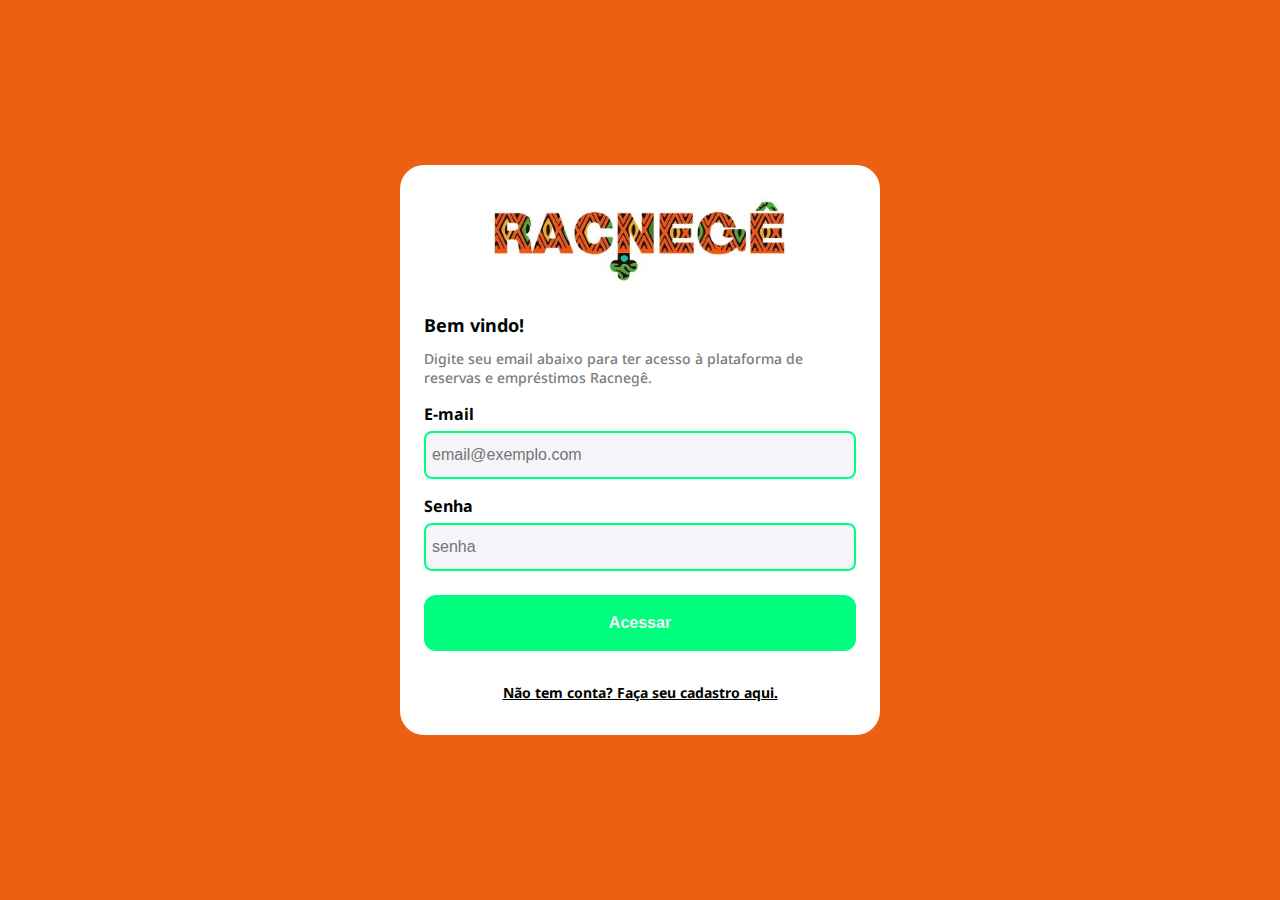
==== index.html @ e7ee8f2b "feat: implemented UI for login" ====
<!DOCTYPE html>
<html lang="pt-br">
  <head>
    <meta charset="UTF-8" />
    <title>Login - Racnegê</title>
    <link rel="stylesheet" href="style.css" />
  </head>
  <body>
    <div class="auth-container">
      <div class="auth-content">
        <div class="auth-content-container">
          <img class="logo" src="src/images/logo-racnege.jpg" />
          <h3 class="full-width text-left mt-larger">Bem vindo!</h3>
          <p class="mt-small">
            Digite seu email abaixo para ter acesso à plataforma de reservas e
            empréstimos Racnegê.
          </p>
          <label class="mt" for="input-email">E-mail</label>
          <input
            class="mt-smaller"
            id="input-email"
            name="input-email"
            placeholder="email@exemplo.com"
          />
          <label class="mt" for="input-senha">Senha</label>
          <input
            class="mt-smaller"
            id="input-senha"
            name="input-senha"
            placeholder="senha"
          />
          <button class="full-width mt-large">Acessar</button>
          <a class="mt-larger">Não tem conta? Faça seu cadastro aqui.</a>
        </div>
      </div>
    </div>
  </body>
</html>
---- style.css ----
@import url("https://fonts.googleapis.com/css2?family=Montserrat:ital,wght@0,100..900;1,100..900&family=Noto+Sans:ital,wght@0,100..900;1,100..900&display=swap");

body {
  margin: 0px;
  padding: 0px;
  font-family: "Noto Sans", sans-serif;
  color: #010400;
}

h1 {
  font-size: 40px;
  font-weight: bolder;
  margin: 0px;
  padding: 0px;
}

h2 {
  font-size: 24px;
  font-weight: bold;
  margin: 0px;
  padding: 0px;
}

h3 {
  font-size: 18px;
  font-weight: bold;
  margin: 0px;
  padding: 0px;
}

h4 {
  font-size: 16px;
  color: #7c7c7c;
  font-weight: 700;
  margin: 0px;
  padding: 0px;
}

p {
  font-size: 14px;
  color: #7c7c7c;
  font-weight: 500;
  margin: 0px;
  padding: 0px;
}

label {
  width: 100%;
  font-weight: 700;
}

a {
  font-size: 14px;
  font-weight: 700;
  text-decoration: underline;
}

button {
  background-color: #00ff7f;
  width: 432px;
  height: 56px;
  border-radius: 12px;
  color: #f4f4f9;
  font-size: 16px;
  font-weight: bold;
  border-style: solid;
  border-color: #00ff7f;
  border-width: 2px;
  cursor: pointer;
}

input {
  background-color: #f4f4f9;
  width: 100%;
  height: 48px;
  border-color: #00ff7f;
  border-width: 2px;
  border-style: solid;
  border-radius: 8px;
  color: #010400;
  font-size: 16px;
  padding: 6px;
  box-sizing: border-box;
}

.full-width {
  width: 100%;
}

.text-center {
  text-align: center;
}

.text-left {
  text-align: left;
}

.mt {
  margin-top: 16px;
}

.mt-larger {
  margin-top: 32px;
}

.mt-large {
  margin-top: 24px;
}

.mt-small {
  margin-top: 12px;
}

.mt-smaller {
  margin-top: 6px;
}

.logo {
  width: 292px;
  height: auto;
}

.auth-container {
  width: 100vw;
  height: 100vh;
  display: flex;
  align-items: center;
  justify-content: center;
  background-color: #eb6114;
}

.auth-content {
  display: flex;
  align-items: center;
  justify-content: center;
  width: 480px;
  height: auto;
  min-height: 570px;
  border-radius: 24px;
  background-color: #ffffff;
}

.auth-content-container {
  display: flex;
  flex-direction: column;
  align-items: center;
  justify-content: center;
  width: 100%;
  height: 100%;
  padding: 24px;
}
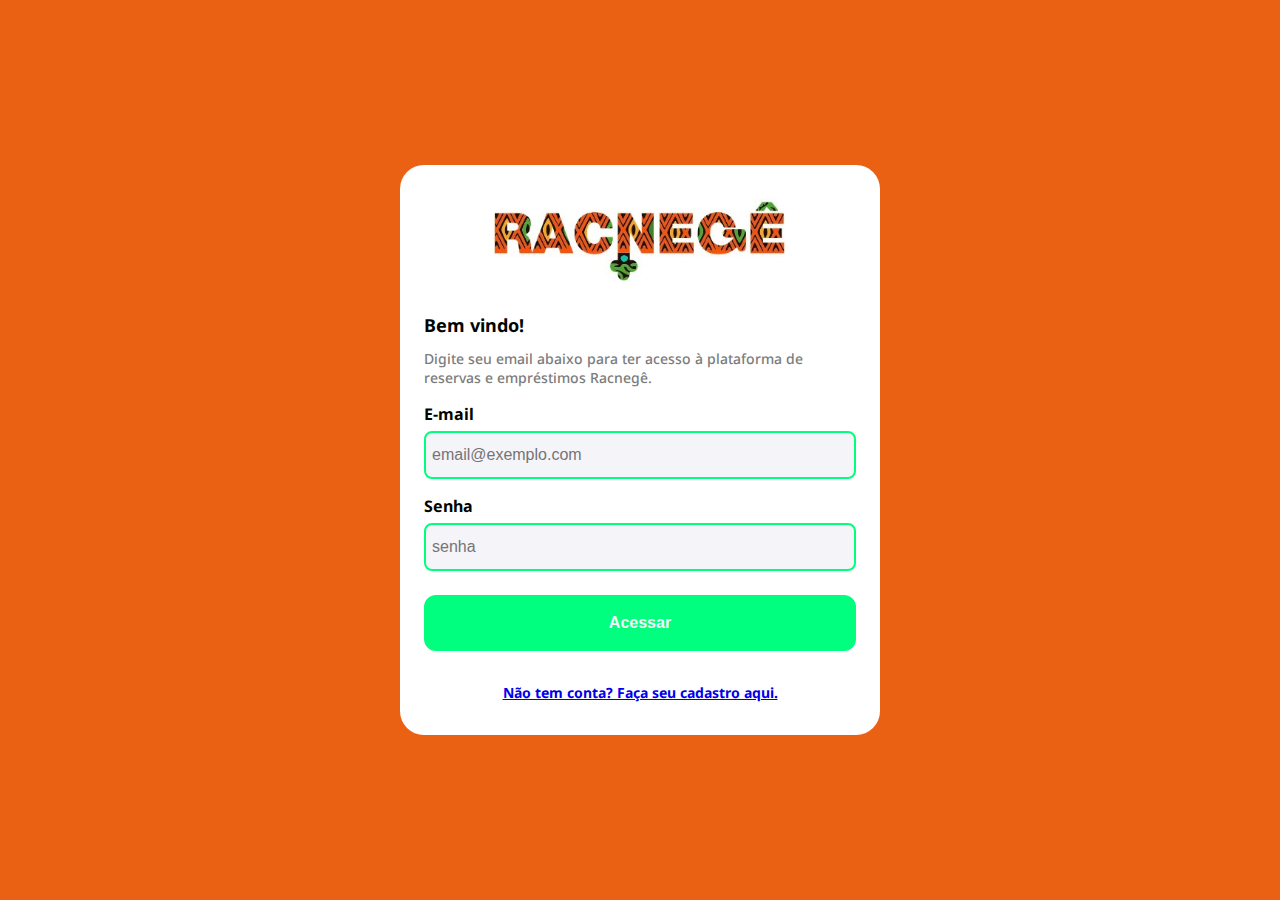
==== commit 7f32ebb6: "feat:implemented UI for register" ====
--- a/index.html
+++ b/index.html
@@ -30,7 +30,9 @@
             placeholder="senha"
           />
           <button class="full-width mt-large">Acessar</button>
-          <a class="mt-larger">Não tem conta? Faça seu cadastro aqui.</a>
+          <a href="src/pages/index.html" class="mt-larger"
+            >Não tem conta? Faça seu cadastro aqui.</a
+          >
         </div>
       </div>
     </div>
--- a/style.css
+++ b/style.css
@@ -129,6 +129,15 @@
   background-color: #eb6114;
 }
 
+.auth-container-register {
+  width: 100vw;
+  height: 130vh;
+  display: flex;
+  align-items: center;
+  justify-content: center;
+  background-color: #eb6114;
+}
+
 .auth-content {
   display: flex;
   align-items: center;
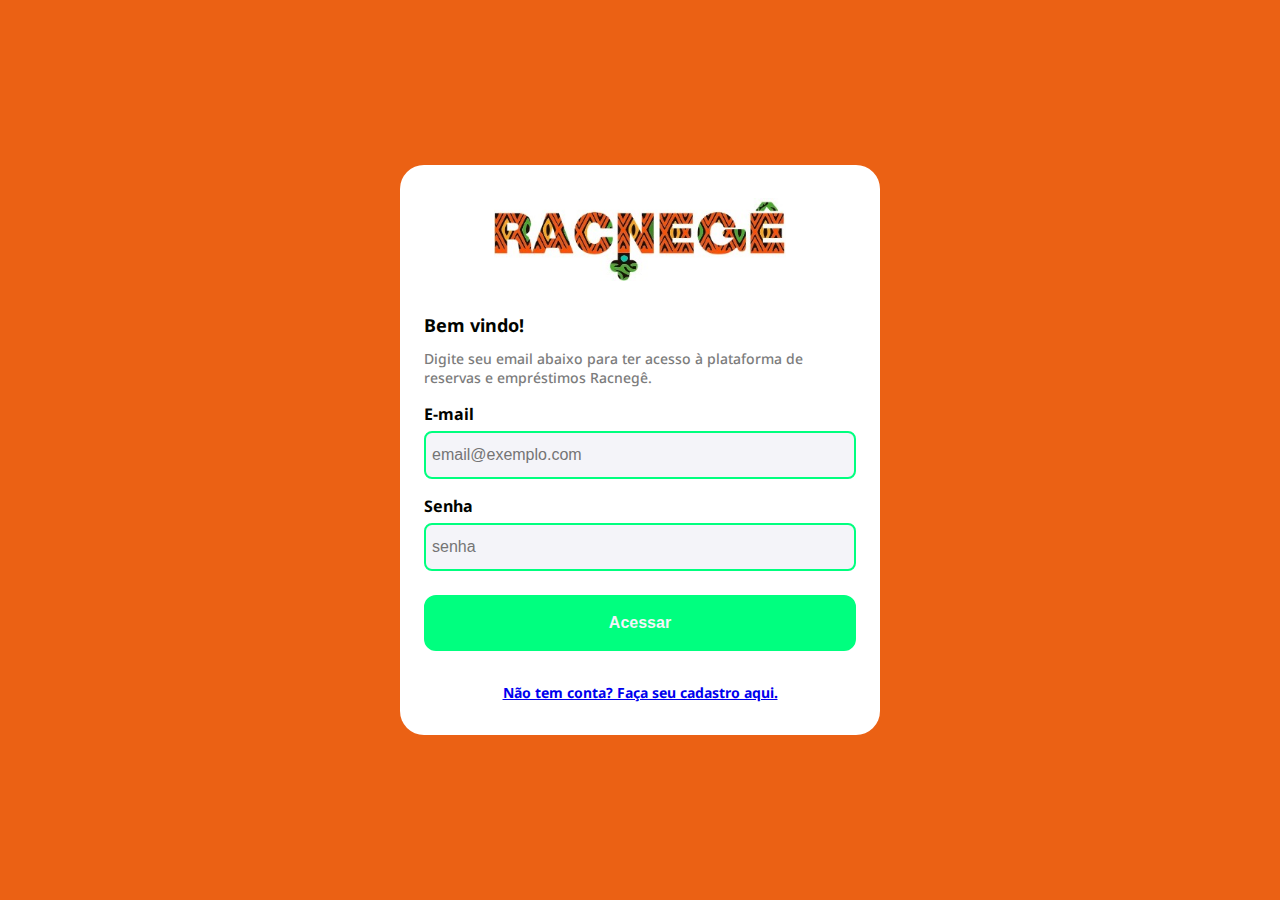
==== commit 1c25aee2: "feat: First implemented mobile sytle" ====
--- a/index.html
+++ b/index.html
@@ -4,33 +4,36 @@
     <meta charset="UTF-8" />
     <title>Login - Racnegê</title>
     <link rel="stylesheet" href="style.css" />
+    <link rel="stylesheet" href="mobile.css" />
   </head>
   <body>
     <div class="auth-container">
       <div class="auth-content">
         <div class="auth-content-container">
           <img class="logo" src="src/images/logo-racnege.jpg" />
-          <h3 class="full-width text-left mt-larger">Bem vindo!</h3>
+          <h3 class="full-width text-left mt-larger mobile-mt-larger">
+            Bem vindo!
+          </h3>
           <p class="mt-small">
             Digite seu email abaixo para ter acesso à plataforma de reservas e
             empréstimos Racnegê.
           </p>
-          <label class="mt" for="input-email">E-mail</label>
+          <label class="mt mobile-mt-large" for="input-email">E-mail</label>
           <input
-            class="mt-smaller"
+            class="mt-smaller mobile-mt"
             id="input-email"
             name="input-email"
             placeholder="email@exemplo.com"
           />
-          <label class="mt" for="input-senha">Senha</label>
+          <label class="mt mobile-mt-large" for="input-senha">Senha</label>
           <input
-            class="mt-smaller"
+            class="mt-smaller mobile-mt"
             id="input-senha"
             name="input-senha"
             placeholder="senha"
           />
-          <button class="full-width mt-large">Acessar</button>
-          <a href="src/pages/index.html" class="mt-larger"
+          <button class="full-width mt-large mobile-mt-larger">Acessar</button>
+          <a href="src/pages/index.html" class="mt-larger mobile-mt-larger"
             >Não tem conta? Faça seu cadastro aqui.</a
           >
         </div>
--- a/mobile.css
+++ b/mobile.css
@@ -0,0 +1,51 @@
+@media only screen and (max-device-width: 450px) {
+  h3 {
+    font-size: 32px;
+  }
+
+  p {
+    font-size: 22px;
+  }
+
+  label {
+    font-size: 24px;
+  }
+
+  a {
+    font-size: 22px;
+  }
+
+  button {
+    width: 432px;
+    height: 92px;
+    font-size: 24px;
+  }
+
+  input {
+    width: 100%;
+    height: 92px;
+    font-size: 24px;
+  }
+
+  .mobile-mt {
+    margin-top: 20px;
+  }
+
+  .mobile-mt-larger {
+    margin-top: 48px;
+  }
+
+  .mobile-mt-large {
+    margin-top: 28px;
+  }
+
+  .logo {
+    width: 450px;
+    height: auto;
+  }
+
+  .auth-content {
+    width: 640px;
+    height: 70vh;
+  }
+}
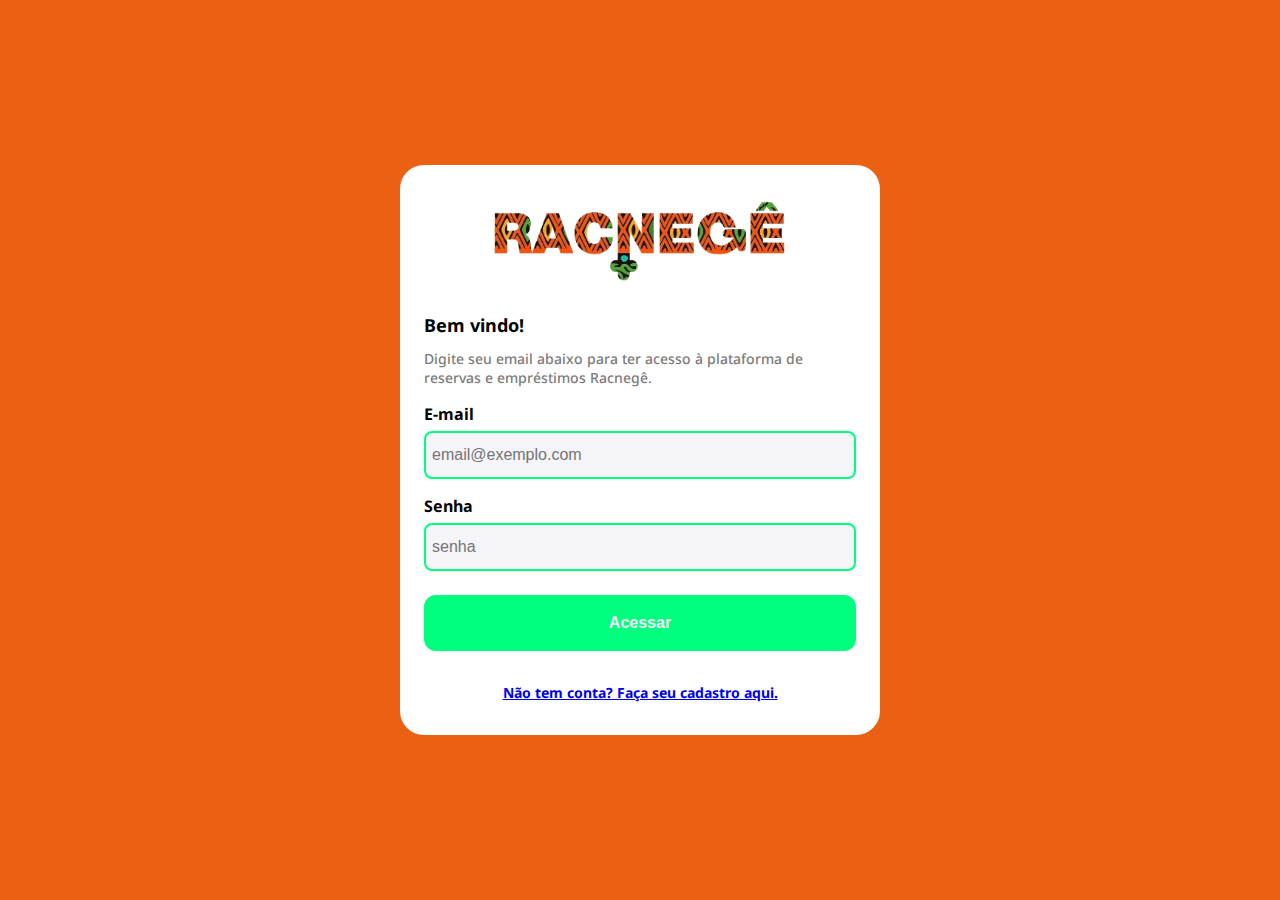
==== commit 9586300b: "feat:including image" ====
--- a/index.html
+++ b/index.html
@@ -10,7 +10,7 @@
     <div class="auth-container">
       <div class="auth-content">
         <div class="auth-content-container">
-          <img class="logo" src="src/images/logo-racnege.jpg" />
+          <img class="logo" src="src/images/logo-racnege.png" />
           <h3 class="full-width text-left mt-larger mobile-mt-larger">
             Bem vindo!
           </h3>
--- a/mobile.css
+++ b/mobile.css
@@ -32,7 +32,7 @@
   }
 
   .mobile-mt-larger {
-    margin-top: 48px;
+    margin-top: 56px;
   }
 
   .mobile-mt-large {
@@ -45,7 +45,7 @@
   }
 
   .auth-content {
-    width: 640px;
+    width: 720px;
     height: 70vh;
   }
 }
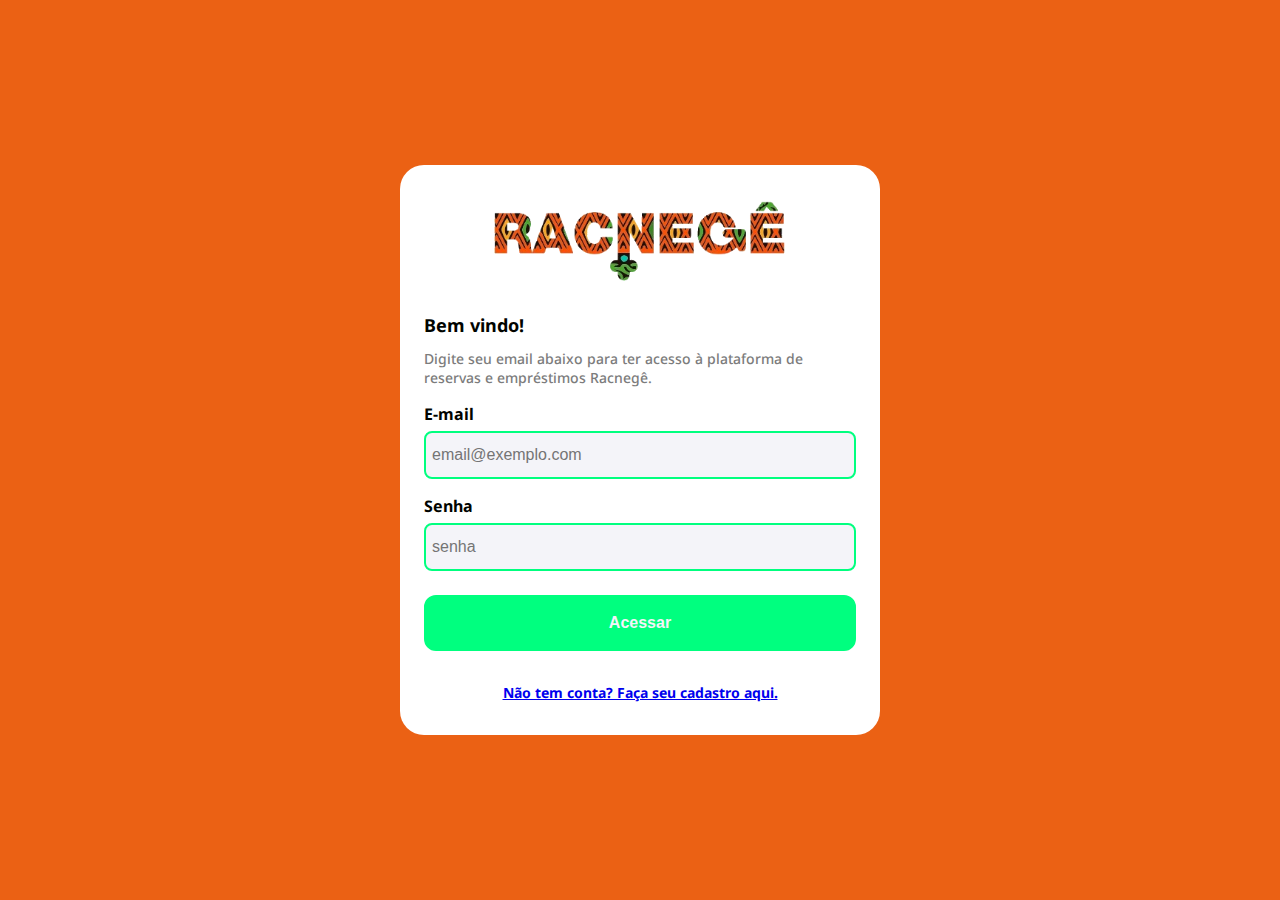
==== commit dc89f87a: "feat:Test Api" ====
--- a/index.html
+++ b/index.html
@@ -5,6 +5,7 @@
     <title>Login - Racnegê</title>
     <link rel="stylesheet" href="style.css" />
     <link rel="stylesheet" href="mobile.css" />
+    <script src="index.js"></script>
   </head>
   <body>
     <div class="auth-container">
@@ -32,7 +33,12 @@
             name="input-senha"
             placeholder="senha"
           />
-          <button class="full-width mt-large mobile-mt-larger">Acessar</button>
+          <button
+            onclick="onClickLogin()"
+            class="full-width mt-large mobile-mt-larger"
+          >
+            Acessar
+          </button>
           <a href="src/pages/index.html" class="mt-larger mobile-mt-larger"
             >Não tem conta? Faça seu cadastro aqui.</a
           >
--- a/mobile.css
+++ b/mobile.css
@@ -18,7 +18,8 @@
   button {
     width: 432px;
     height: 92px;
-    font-size: 24px;
+    font-size: 32px;
+    font-weight: bold;
   }
 
   input {
@@ -44,8 +45,17 @@
     height: auto;
   }
 
+  .auth-container-register {
+    width: 100vw;
+    height: 110vh;
+  }
+
   .auth-content {
     width: 720px;
-    height: 70vh;
+    height: 65vh;
+  }
+  .mobile-auth-content-register {
+    width: 720px;
+    height: 85vh;
   }
 }
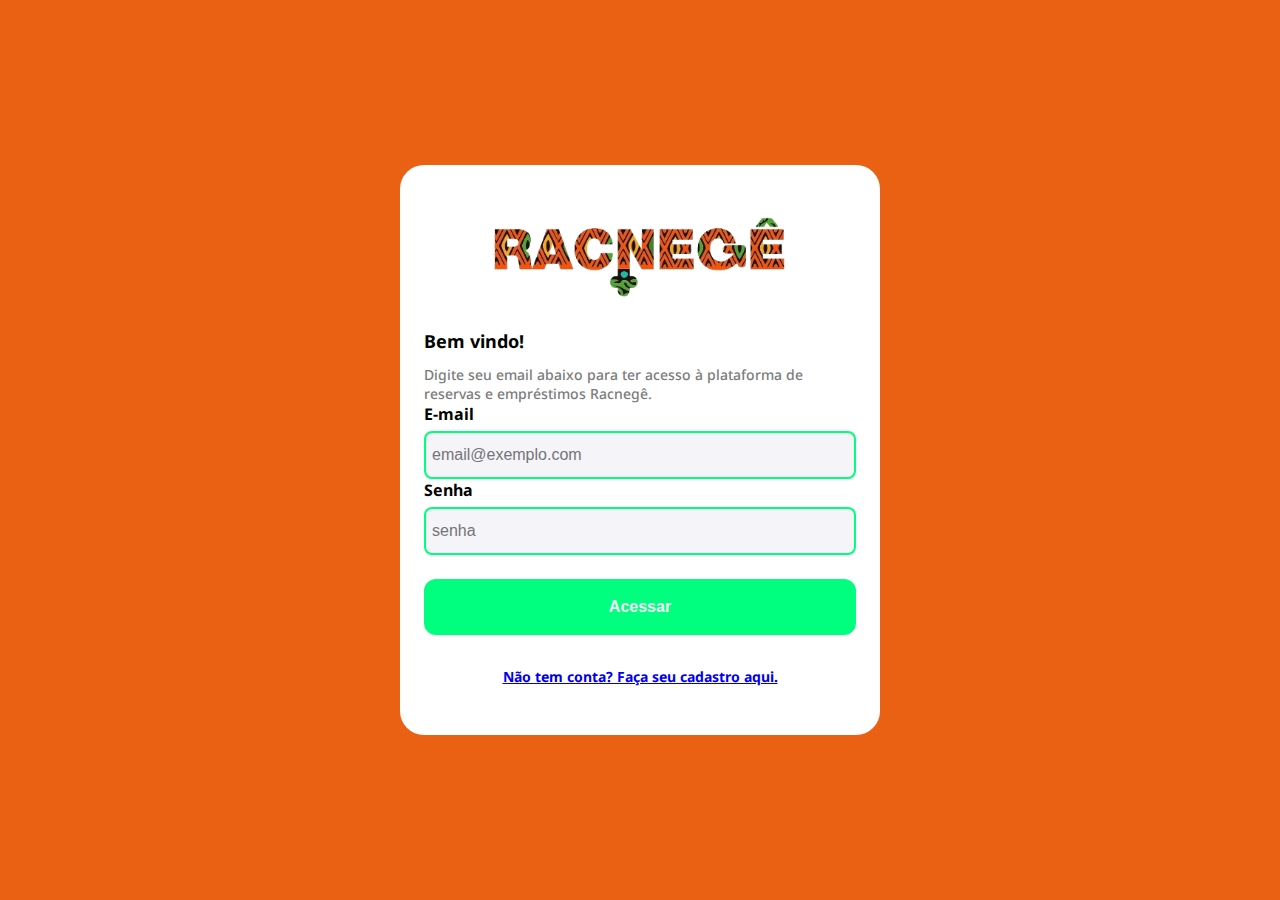
==== commit 8437e1bc: "feat: integrated Api for login and register" ====
--- a/index.html
+++ b/index.html
@@ -19,27 +19,31 @@
             Digite seu email abaixo para ter acesso à plataforma de reservas e
             empréstimos Racnegê.
           </p>
-          <label class="mt mobile-mt-large" for="input-email">E-mail</label>
-          <input
-            class="mt-smaller mobile-mt"
-            id="input-email"
-            name="input-email"
-            placeholder="email@exemplo.com"
-          />
-          <label class="mt mobile-mt-large" for="input-senha">Senha</label>
-          <input
-            class="mt-smaller mobile-mt"
-            id="input-senha"
-            name="input-senha"
-            placeholder="senha"
-          />
-          <button
-            onclick="onClickLogin()"
-            class="full-width mt-large mobile-mt-larger"
-          >
-            Acessar
-          </button>
-          <a href="src/pages/index.html" class="mt-larger mobile-mt-larger"
+          <form id="form-login">
+            <label class="mt mobile-mt-large" for="input-email">E-mail</label>
+            <input
+              class="mt-smaller mobile-mt"
+              id="input-email"
+              name="input-email"
+              placeholder="email@exemplo.com"
+            />
+            <label class="mt mobile-mt-large" for="input-senha">Senha</label>
+            <input
+              class="mt-smaller mobile-mt"
+              id="input-senha"
+              name="input-senha"
+              placeholder="senha"
+            />
+            <button
+              onclick="onClickLogin()"
+              class="full-width mt-large mobile-mt-larger"
+            >
+              Acessar
+            </button>
+          </form>
+          <a
+            href="src/pages/register/index.html"
+            class="mt-larger mobile-mt-larger"
             >Não tem conta? Faça seu cadastro aqui.</a
           >
         </div>
